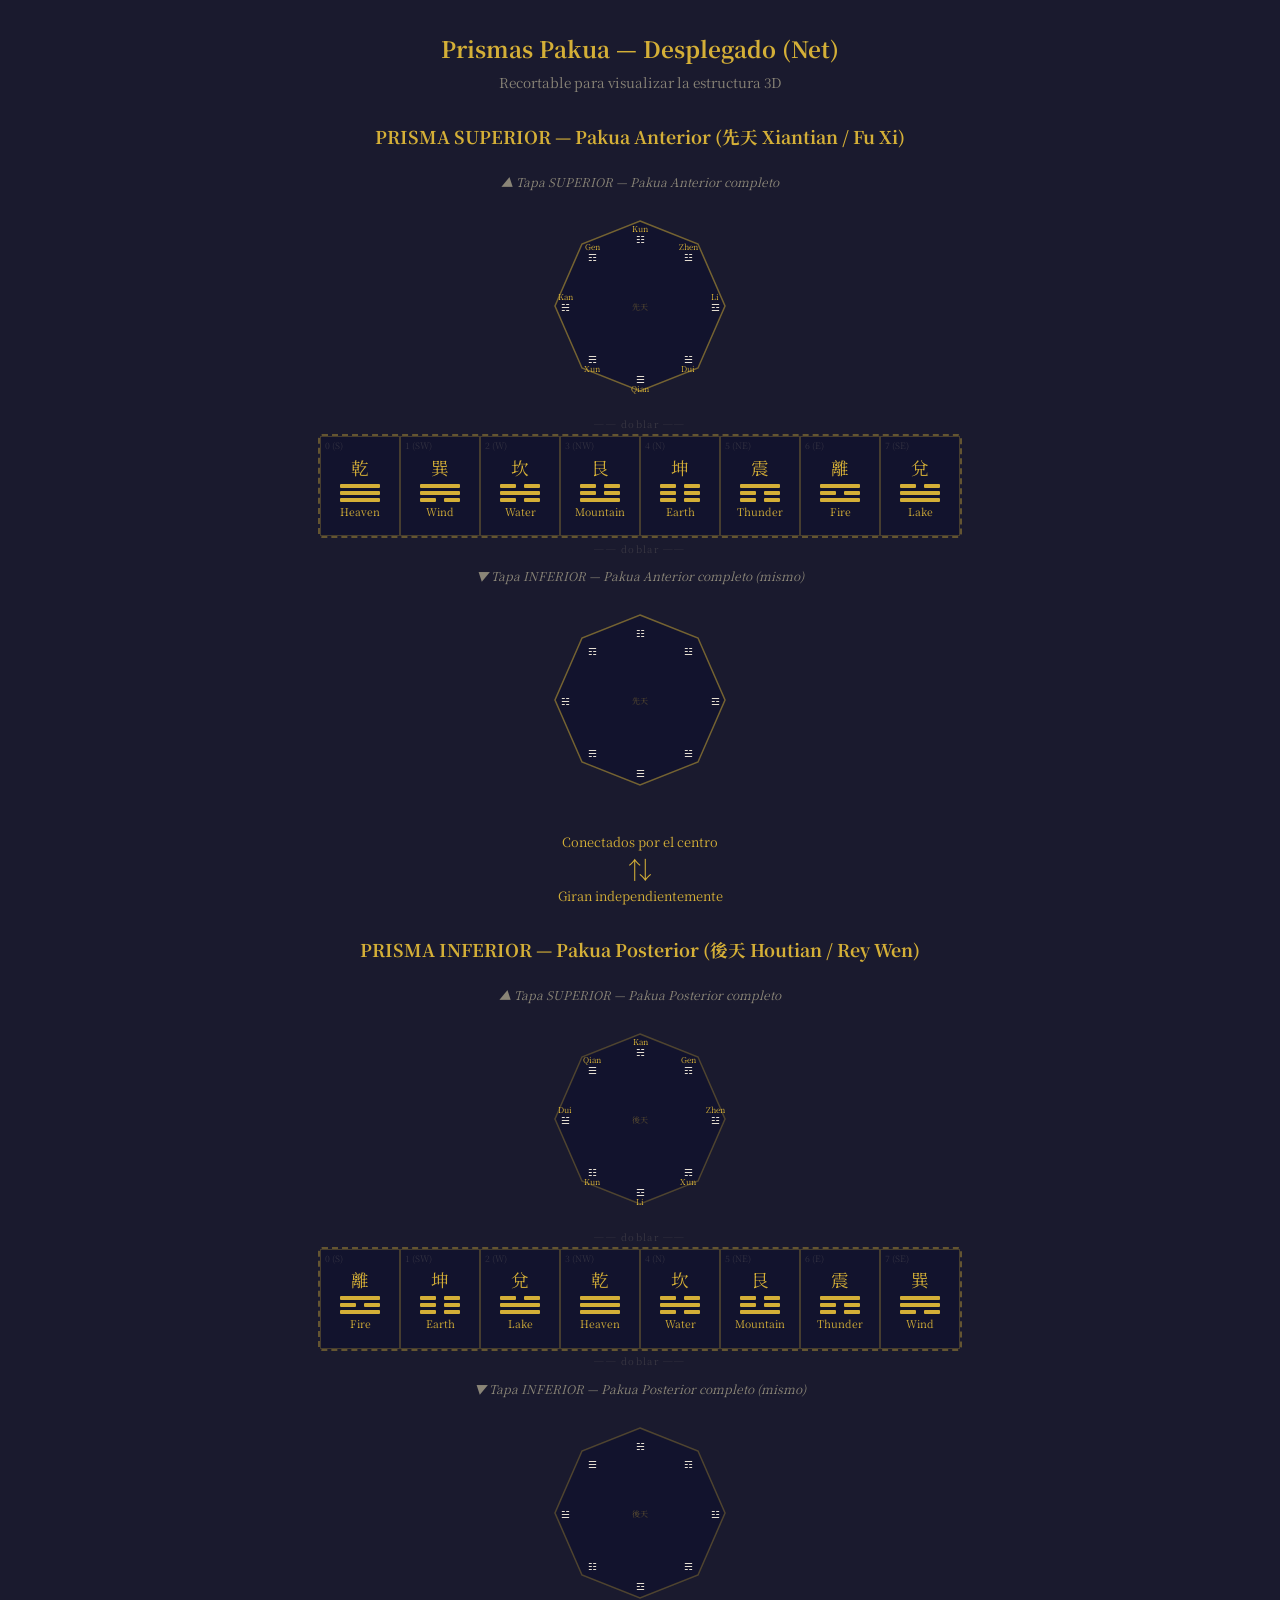
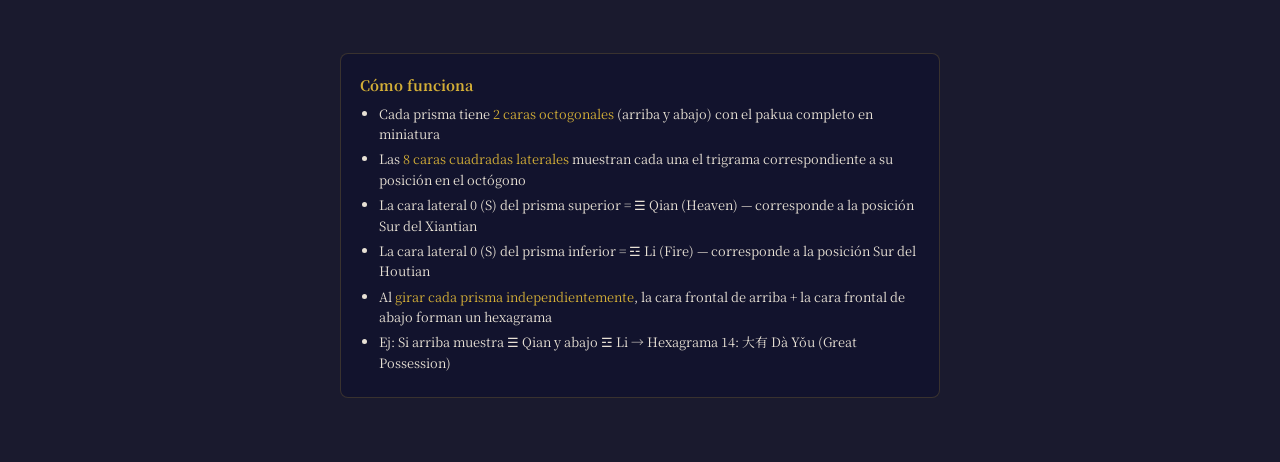
==== boceto.html @ a5783243 "Initial commit: 3D Pakua I Ching hexagram selector Two octagonal prisms (Xiantian/Houtian) with Thre" ====
<!DOCTYPE html>
<html lang="es">
<head>
  <meta charset="UTF-8">
  <meta name="viewport" content="width=device-width, initial-scale=1.0">
  <title>Boceto — Prismas Pakua (desplegado)</title>
  <link rel="preconnect" href="https://fonts.googleapis.com">
  <link href="https://fonts.googleapis.com/css2?family=Noto+Serif+SC:wght@400;700&display=swap" rel="stylesheet">
  <style>
    * { margin: 0; padding: 0; box-sizing: border-box; }
    body {
      background: #1a1a2e;
      color: #e8e1d5;
      font-family: 'Noto Serif SC', Georgia, serif;
      padding: 2rem 1rem;
    }
    h1 { text-align: center; color: #d4af37; font-size: 1.4rem; margin-bottom: 0.5rem; }
    h2 { text-align: center; color: #d4af37; font-size: 1.1rem; margin: 2rem 0 1rem; }
    .subtitle { text-align: center; color: #8a8577; font-size: 0.85rem; margin-bottom: 2rem; }
    .note { text-align: center; color: #8a8577; font-size: 0.75rem; margin: 0.5rem 0; font-style: italic; }

    /* ---- Net layout ---- */
    .net {
      display: flex;
      flex-direction: column;
      align-items: center;
      margin: 1rem auto;
      max-width: 700px;
    }

    /* Octagonal cap */
    .cap {
      width: 200px;
      height: 200px;
      position: relative;
      margin: 0.5rem 0;
    }
    .cap svg { width: 100%; height: 100%; }

    /* Lateral strip: 8 square faces side by side */
    .lateral-strip {
      display: flex;
      border: 2px dashed #d4af3766;
      border-radius: 4px;
      overflow: visible;
    }
    .face {
      width: 80px;
      height: 100px;
      border: 1px solid #d4af3744;
      background: #12132d;
      display: flex;
      flex-direction: column;
      align-items: center;
      justify-content: center;
      gap: 4px;
      position: relative;
    }
    .face .trigram-lines {
      display: flex;
      flex-direction: column;
      align-items: center;
      gap: 3px;
    }
    .face .trigram-lines .line {
      height: 4px;
      border-radius: 1px;
    }
    .face .trigram-lines .line.yang {
      width: 40px;
      background: #d4af37;
    }
    .face .trigram-lines .line.yin {
      width: 40px;
      background: transparent;
      display: flex;
      justify-content: space-between;
    }
    .face .trigram-lines .line.yin::before,
    .face .trigram-lines .line.yin::after {
      content: '';
      width: 16px;
      height: 4px;
      background: #d4af37;
      border-radius: 1px;
    }
    .face .name {
      font-size: 0.65rem;
      color: #d4af37;
      text-align: center;
      line-height: 1.2;
    }
    .face .chinese {
      font-size: 1.1rem;
      color: #d4af37;
    }
    .face .index {
      position: absolute;
      top: 2px;
      left: 4px;
      font-size: 0.55rem;
      color: #8a857744;
    }

    /* Tab marks */
    .tab-mark {
      text-align: center;
      color: #8a857744;
      font-size: 0.6rem;
      letter-spacing: 0.15em;
      margin: 0.2rem 0;
    }

    /* Arrow between prisms */
    .connector {
      display: flex;
      flex-direction: column;
      align-items: center;
      margin: 1.5rem 0;
      color: #d4af37;
      font-size: 0.8rem;
    }
    .connector .arrow { font-size: 1.5rem; }

    /* Legend */
    .legend {
      margin: 2rem auto;
      max-width: 600px;
      background: #12132d;
      border: 1px solid #d4af3733;
      border-radius: 8px;
      padding: 1.2rem;
      font-size: 0.8rem;
      line-height: 1.6;
    }
    .legend h3 {
      color: #d4af37;
      margin-bottom: 0.5rem;
      font-size: 0.9rem;
    }
    .legend ul { padding-left: 1.2rem; }
    .legend li { margin-bottom: 0.3rem; }
    .legend .highlight { color: #d4af37; }

    /* Pakua mini on caps */
    .pakua-label {
      font-size: 0.5rem;
      fill: #d4af37;
      text-anchor: middle;
      dominant-baseline: central;
    }
    .pakua-symbol {
      font-size: 0.65rem;
      fill: #e8e1d5;
      text-anchor: middle;
      dominant-baseline: central;
    }
  </style>
</head>
<body>

<h1>Prismas Pakua — Desplegado (Net)</h1>
<p class="subtitle">Recortable para visualizar la estructura 3D</p>

<!-- ============ PRISMA SUPERIOR: PAKUA ANTERIOR (XIANTIAN) ============ -->
<h2>PRISMA SUPERIOR — Pakua Anterior (先天 Xiantian / Fu Xi)</h2>

<div class="net">
  <!-- Tapa superior octogonal -->
  <p class="note">▲ Tapa SUPERIOR — Pakua Anterior completo</p>
  <div class="cap">
    <svg viewBox="0 0 200 200">
      <!-- Octagon -->
      <polygon points="100,15 158,38 185,100 158,162 100,185 42,162 15,100 42,38"
               fill="#12132d" stroke="#d4af37" stroke-width="1.5" stroke-opacity="0.5"/>
      <!-- Trigram positions: S(bottom), SW, W, NW, N(top), NE, E, SE -->
      <!-- N = top of octagon -->
      <text x="100" y="32" class="pakua-symbol">☷</text>
      <text x="100" y="22" class="pakua-label">Kun</text>
      <!-- NE -->
      <text x="148" y="50" class="pakua-symbol">☳</text>
      <text x="148" y="40" class="pakua-label">Zhen</text>
      <!-- E -->
      <text x="175" y="100" class="pakua-symbol">☲</text>
      <text x="175" y="90" class="pakua-label">Li</text>
      <!-- SE -->
      <text x="148" y="152" class="pakua-symbol">☱</text>
      <text x="148" y="162" class="pakua-label">Dui</text>
      <!-- S = bottom of octagon -->
      <text x="100" y="172" class="pakua-symbol">☰</text>
      <text x="100" y="182" class="pakua-label">Qian</text>
      <!-- SW -->
      <text x="52" y="152" class="pakua-symbol">☴</text>
      <text x="52" y="162" class="pakua-label">Xun</text>
      <!-- W -->
      <text x="25" y="100" class="pakua-symbol">☵</text>
      <text x="25" y="90" class="pakua-label">Kan</text>
      <!-- NW -->
      <text x="52" y="50" class="pakua-symbol">☶</text>
      <text x="52" y="40" class="pakua-label">Gen</text>
      <!-- Center label -->
      <text x="100" y="100" fill="#d4af3766" font-size="8" text-anchor="middle" dominant-baseline="central">先天</text>
    </svg>
  </div>

  <p class="tab-mark">── doblar ──</p>

  <!-- 8 caras laterales -->
  <div class="lateral-strip" id="xiantian-faces"></div>

  <p class="tab-mark">── doblar ──</p>

  <!-- Tapa inferior octogonal (misma disposición) -->
  <p class="note">▼ Tapa INFERIOR — Pakua Anterior completo (mismo)</p>
  <div class="cap">
    <svg viewBox="0 0 200 200">
      <polygon points="100,15 158,38 185,100 158,162 100,185 42,162 15,100 42,38"
               fill="#12132d" stroke="#d4af37" stroke-width="1.5" stroke-opacity="0.5"/>
      <text x="100" y="32" class="pakua-symbol">☷</text>
      <text x="148" y="50" class="pakua-symbol">☳</text>
      <text x="175" y="100" class="pakua-symbol">☲</text>
      <text x="148" y="152" class="pakua-symbol">☱</text>
      <text x="100" y="172" class="pakua-symbol">☰</text>
      <text x="52" y="152" class="pakua-symbol">☴</text>
      <text x="25" y="100" class="pakua-symbol">☵</text>
      <text x="52" y="50" class="pakua-symbol">☶</text>
      <text x="100" y="100" fill="#d4af3766" font-size="8" text-anchor="middle" dominant-baseline="central">先天</text>
    </svg>
  </div>
</div>

<!-- ============ CONECTOR ============ -->
<div class="connector">
  <span>Conectados por el centro</span>
  <span class="arrow">⇅</span>
  <span>Giran independientemente</span>
</div>

<!-- ============ PRISMA INFERIOR: PAKUA POSTERIOR (HOUTIAN) ============ -->
<h2>PRISMA INFERIOR — Pakua Posterior (後天 Houtian / Rey Wen)</h2>

<div class="net">
  <p class="note">▲ Tapa SUPERIOR — Pakua Posterior completo</p>
  <div class="cap">
    <svg viewBox="0 0 200 200">
      <polygon points="100,15 158,38 185,100 158,162 100,185 42,162 15,100 42,38"
               fill="#12132d" stroke="#d4af37" stroke-width="1.5" stroke-opacity="0.3"/>
      <!-- Houtian: S=Li, SW=Kun, W=Dui, NW=Qian, N=Kan, NE=Gen, E=Zhen, SE=Xun -->
      <text x="100" y="32" class="pakua-symbol">☵</text>
      <text x="100" y="22" class="pakua-label">Kan</text>
      <text x="148" y="50" class="pakua-symbol">☶</text>
      <text x="148" y="40" class="pakua-label">Gen</text>
      <text x="175" y="100" class="pakua-symbol">☳</text>
      <text x="175" y="90" class="pakua-label">Zhen</text>
      <text x="148" y="152" class="pakua-symbol">☴</text>
      <text x="148" y="162" class="pakua-label">Xun</text>
      <text x="100" y="172" class="pakua-symbol">☲</text>
      <text x="100" y="182" class="pakua-label">Li</text>
      <text x="52" y="152" class="pakua-symbol">☷</text>
      <text x="52" y="162" class="pakua-label">Kun</text>
      <text x="25" y="100" class="pakua-symbol">☱</text>
      <text x="25" y="90" class="pakua-label">Dui</text>
      <text x="52" y="50" class="pakua-symbol">☰</text>
      <text x="52" y="40" class="pakua-label">Qian</text>
      <text x="100" y="100" fill="#d4af3766" font-size="8" text-anchor="middle" dominant-baseline="central">後天</text>
    </svg>
  </div>

  <p class="tab-mark">── doblar ──</p>

  <div class="lateral-strip" id="houtian-faces"></div>

  <p class="tab-mark">── doblar ──</p>

  <p class="note">▼ Tapa INFERIOR — Pakua Posterior completo (mismo)</p>
  <div class="cap">
    <svg viewBox="0 0 200 200">
      <polygon points="100,15 158,38 185,100 158,162 100,185 42,162 15,100 42,38"
               fill="#12132d" stroke="#d4af37" stroke-width="1.5" stroke-opacity="0.3"/>
      <text x="100" y="32" class="pakua-symbol">☵</text>
      <text x="148" y="50" class="pakua-symbol">☶</text>
      <text x="175" y="100" class="pakua-symbol">☳</text>
      <text x="148" y="152" class="pakua-symbol">☴</text>
      <text x="100" y="172" class="pakua-symbol">☲</text>
      <text x="52" y="152" class="pakua-symbol">☷</text>
      <text x="25" y="100" class="pakua-symbol">☱</text>
      <text x="52" y="50" class="pakua-symbol">☰</text>
      <text x="100" y="100" fill="#d4af3766" font-size="8" text-anchor="middle" dominant-baseline="central">後天</text>
    </svg>
  </div>
</div>

<!-- ============ LEYENDA ============ -->
<div class="legend">
  <h3>Cómo funciona</h3>
  <ul>
    <li>Cada prisma tiene <span class="highlight">2 caras octogonales</span> (arriba y abajo) con el pakua completo en miniatura</li>
    <li>Las <span class="highlight">8 caras cuadradas laterales</span> muestran cada una el trigrama correspondiente a su posición en el octógono</li>
    <li>La cara lateral 0 (S) del prisma superior = ☰ Qian (Heaven) — corresponde a la posición Sur del Xiantian</li>
    <li>La cara lateral 0 (S) del prisma inferior = ☲ Li (Fire) — corresponde a la posición Sur del Houtian</li>
    <li>Al <span class="highlight">girar cada prisma independientemente</span>, la cara frontal de arriba + la cara frontal de abajo forman un hexagrama</li>
    <li>Ej: Si arriba muestra ☰ Qian y abajo ☲ Li → Hexagrama 14: 大有 Dà Yǒu (Great Possession)</li>
  </ul>
</div>

<script>
  // Trigram data
  const TRIGRAMS = {
    qian: { lines: [1,1,1], symbol: '☰', chinese: '乾', english: 'Heaven' },
    dui:  { lines: [1,1,0], symbol: '☱', chinese: '兌', english: 'Lake' },
    li:   { lines: [1,0,1], symbol: '☲', chinese: '離', english: 'Fire' },
    zhen: { lines: [0,0,1], symbol: '☳', chinese: '震', english: 'Thunder' },
    xun:  { lines: [0,1,1], symbol: '☴', chinese: '巽', english: 'Wind' },
    kan:  { lines: [0,1,0], symbol: '☵', chinese: '坎', english: 'Water' },
    gen:  { lines: [1,0,0], symbol: '☶', chinese: '艮', english: 'Mountain' },
    kun:  { lines: [0,0,0], symbol: '☷', chinese: '坤', english: 'Earth' },
  };

  // Xiantian order (S, SW, W, NW, N, NE, E, SE) matching the octagonal caps above
  const XIANTIAN = ['qian','xun','kan','gen','kun','zhen','li','dui'];
  const DIRECTIONS_XT = ['S','SW','W','NW','N','NE','E','SE'];

  // Houtian order
  const HOUTIAN = ['li','kun','dui','qian','kan','gen','zhen','xun'];
  const DIRECTIONS_HT = ['S','SW','W','NW','N','NE','E','SE'];

  function buildFaces(containerId, order, directions) {
    const container = document.getElementById(containerId);
    order.forEach((key, i) => {
      const t = TRIGRAMS[key];
      const face = document.createElement('div');
      face.className = 'face';

      // Index
      const idx = document.createElement('span');
      idx.className = 'index';
      idx.textContent = `${i} (${directions[i]})`;
      face.appendChild(idx);

      // Chinese
      const ch = document.createElement('span');
      ch.className = 'chinese';
      ch.textContent = t.chinese;
      face.appendChild(ch);

      // Trigram lines (top to bottom = reversed)
      const linesDiv = document.createElement('div');
      linesDiv.className = 'trigram-lines';
      [...t.lines].reverse().forEach(l => {
        const line = document.createElement('div');
        line.className = `line ${l === 1 ? 'yang' : 'yin'}`;
        linesDiv.appendChild(line);
      });
      face.appendChild(linesDiv);

      // Name
      const name = document.createElement('span');
      name.className = 'name';
      name.textContent = t.english;
      face.appendChild(name);

      container.appendChild(face);
    });
  }

  buildFaces('xiantian-faces', XIANTIAN, DIRECTIONS_XT);
  buildFaces('houtian-faces', HOUTIAN, DIRECTIONS_HT);
</script>
</body>
</html>
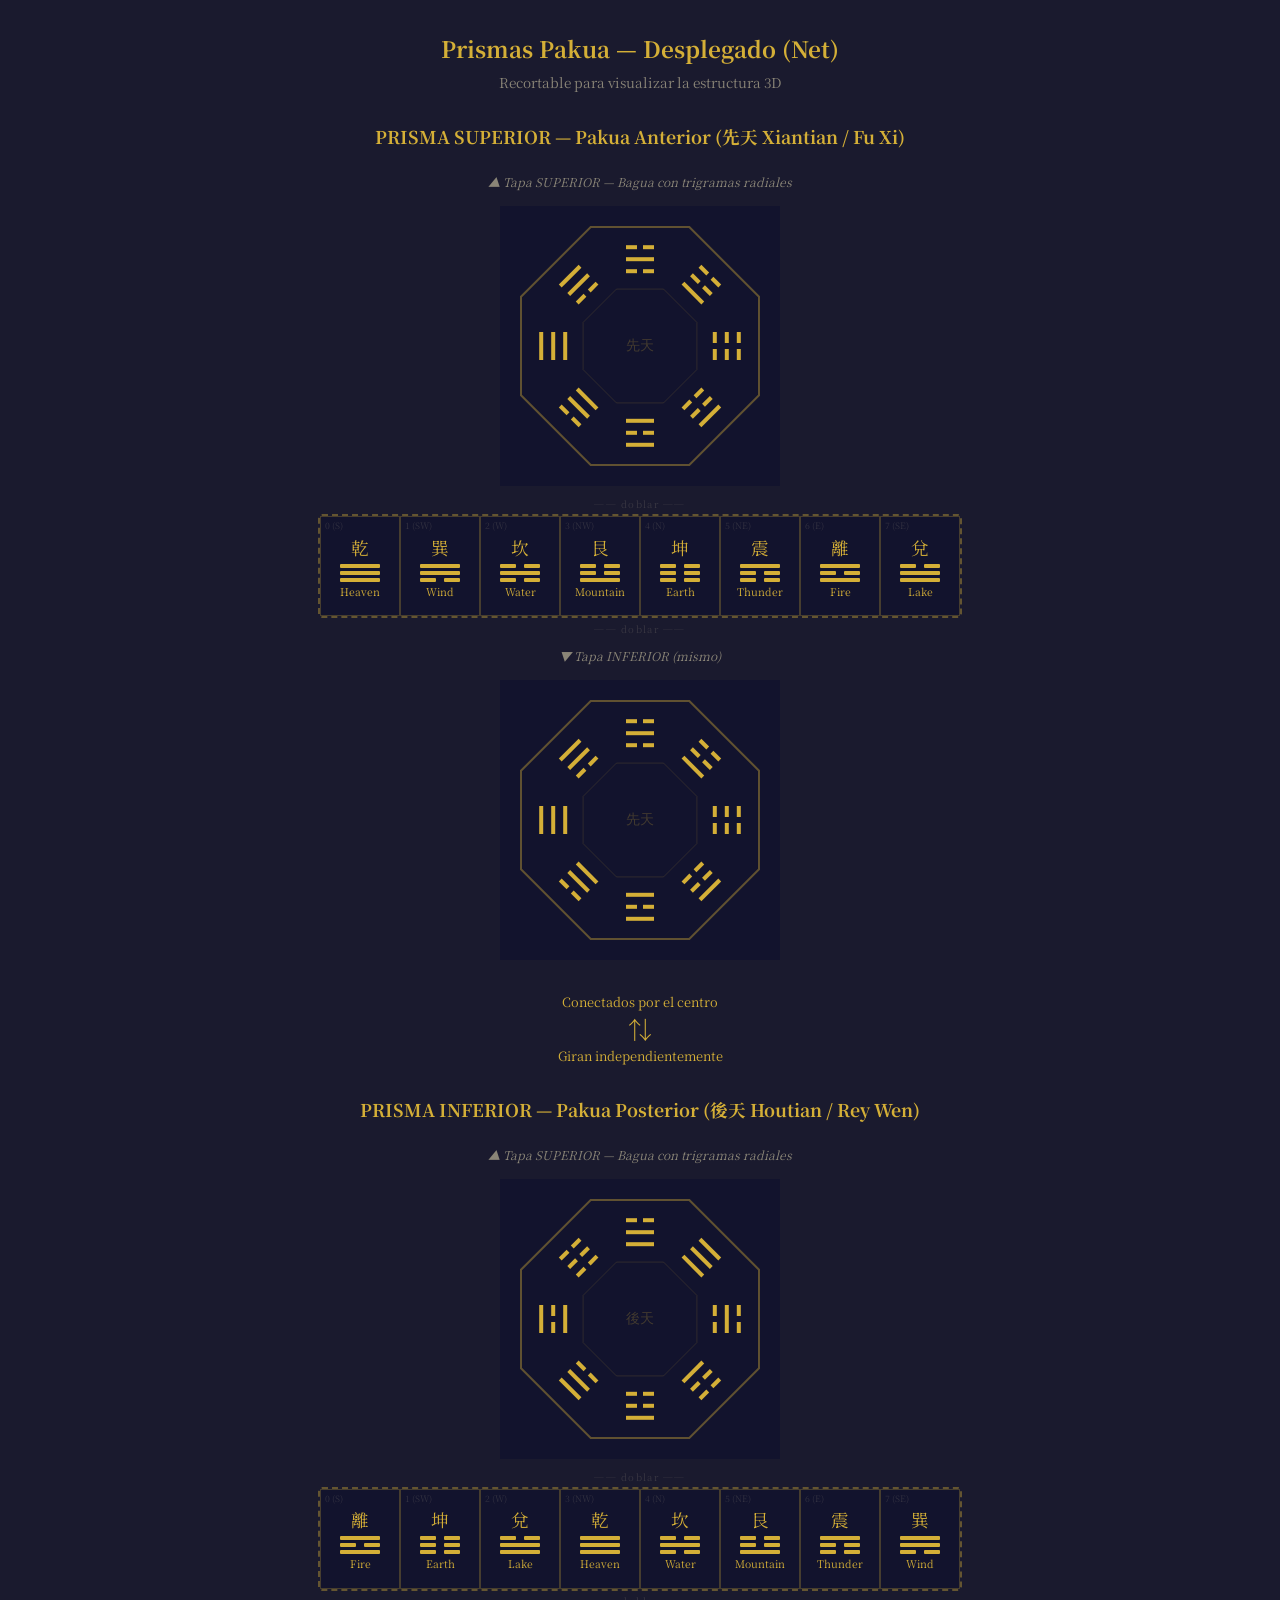
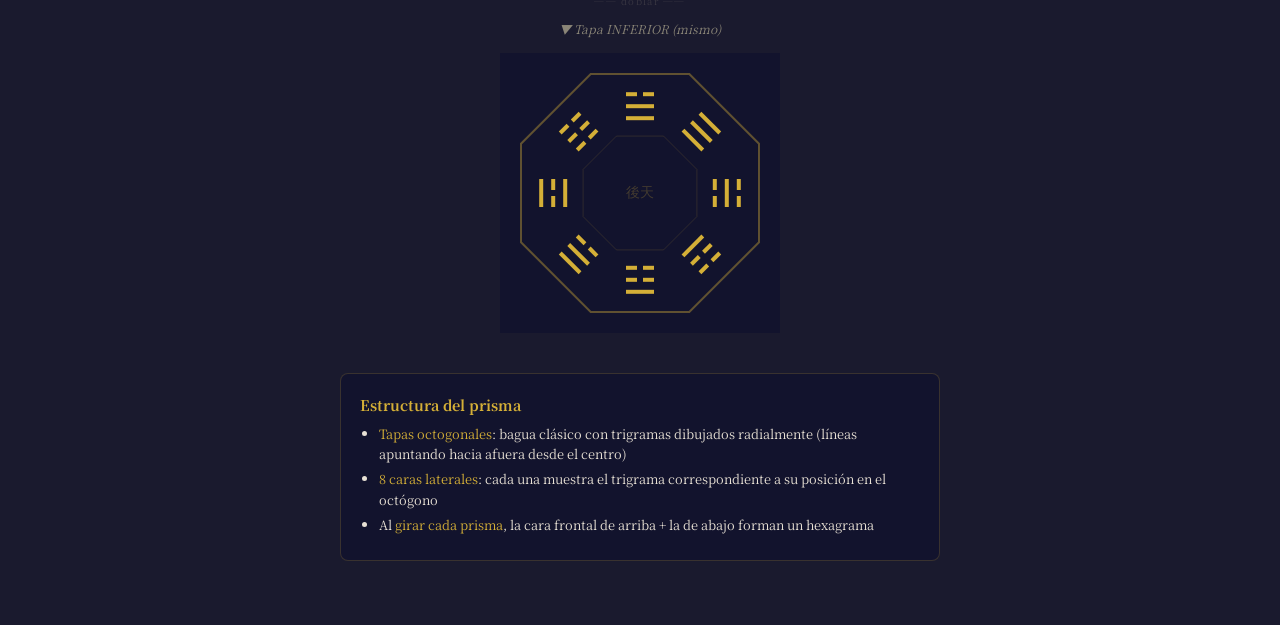
==== commit 8ebbbd4c: "Update boceto: classic bagua-style radial trigram caps Octagonal caps now draw trigram lines radiati" ====
--- a/boceto.html
+++ b/boceto.html
@@ -19,7 +19,6 @@
     .subtitle { text-align: center; color: #8a8577; font-size: 0.85rem; margin-bottom: 2rem; }
     .note { text-align: center; color: #8a8577; font-size: 0.75rem; margin: 0.5rem 0; font-style: italic; }
 
-    /* ---- Net layout ---- */
     .net {
       display: flex;
       flex-direction: column;
@@ -28,21 +27,17 @@
       max-width: 700px;
     }
 
-    /* Octagonal cap */
     .cap {
-      width: 200px;
-      height: 200px;
-      position: relative;
+      width: 280px;
+      height: 280px;
       margin: 0.5rem 0;
     }
-    .cap svg { width: 100%; height: 100%; }
-
-    /* Lateral strip: 8 square faces side by side */
+    .cap canvas { display: block; }
+
     .lateral-strip {
       display: flex;
       border: 2px dashed #d4af3766;
       border-radius: 4px;
-      overflow: visible;
     }
     .face {
       width: 80px;
@@ -62,99 +57,41 @@
       align-items: center;
       gap: 3px;
     }
-    .face .trigram-lines .line {
-      height: 4px;
-      border-radius: 1px;
-    }
-    .face .trigram-lines .line.yang {
-      width: 40px;
-      background: #d4af37;
-    }
+    .face .trigram-lines .line { height: 4px; border-radius: 1px; }
+    .face .trigram-lines .line.yang { width: 40px; background: #d4af37; }
     .face .trigram-lines .line.yin {
-      width: 40px;
-      background: transparent;
-      display: flex;
-      justify-content: space-between;
+      width: 40px; background: transparent;
+      display: flex; justify-content: space-between;
     }
     .face .trigram-lines .line.yin::before,
     .face .trigram-lines .line.yin::after {
-      content: '';
-      width: 16px;
-      height: 4px;
-      background: #d4af37;
-      border-radius: 1px;
-    }
-    .face .name {
-      font-size: 0.65rem;
-      color: #d4af37;
-      text-align: center;
-      line-height: 1.2;
-    }
-    .face .chinese {
-      font-size: 1.1rem;
-      color: #d4af37;
-    }
+      content: ''; width: 16px; height: 4px; background: #d4af37; border-radius: 1px;
+    }
+    .face .name { font-size: 0.65rem; color: #d4af37; text-align: center; line-height: 1.2; }
+    .face .chinese { font-size: 1.1rem; color: #d4af37; }
     .face .index {
-      position: absolute;
-      top: 2px;
-      left: 4px;
-      font-size: 0.55rem;
-      color: #8a857744;
-    }
-
-    /* Tab marks */
+      position: absolute; top: 2px; left: 4px; font-size: 0.55rem; color: #8a857744;
+    }
+
     .tab-mark {
-      text-align: center;
-      color: #8a857744;
-      font-size: 0.6rem;
-      letter-spacing: 0.15em;
-      margin: 0.2rem 0;
-    }
-
-    /* Arrow between prisms */
+      text-align: center; color: #8a857744; font-size: 0.6rem;
+      letter-spacing: 0.15em; margin: 0.2rem 0;
+    }
     .connector {
-      display: flex;
-      flex-direction: column;
-      align-items: center;
-      margin: 1.5rem 0;
-      color: #d4af37;
-      font-size: 0.8rem;
+      display: flex; flex-direction: column; align-items: center;
+      margin: 1.5rem 0; color: #d4af37; font-size: 0.8rem;
     }
     .connector .arrow { font-size: 1.5rem; }
 
-    /* Legend */
     .legend {
-      margin: 2rem auto;
-      max-width: 600px;
-      background: #12132d;
-      border: 1px solid #d4af3733;
-      border-radius: 8px;
-      padding: 1.2rem;
-      font-size: 0.8rem;
-      line-height: 1.6;
-    }
-    .legend h3 {
-      color: #d4af37;
-      margin-bottom: 0.5rem;
-      font-size: 0.9rem;
-    }
+      margin: 2rem auto; max-width: 600px; background: #12132d;
+      border: 1px solid #d4af3733; border-radius: 8px;
+      padding: 1.2rem; font-size: 0.8rem; line-height: 1.6;
+    }
+    .legend h3 { color: #d4af37; margin-bottom: 0.5rem; font-size: 0.9rem; }
     .legend ul { padding-left: 1.2rem; }
     .legend li { margin-bottom: 0.3rem; }
     .legend .highlight { color: #d4af37; }
-
-    /* Pakua mini on caps */
-    .pakua-label {
-      font-size: 0.5rem;
-      fill: #d4af37;
-      text-anchor: middle;
-      dominant-baseline: central;
-    }
-    .pakua-symbol {
-      font-size: 0.65rem;
-      fill: #e8e1d5;
-      text-anchor: middle;
-      dominant-baseline: central;
-    }
   </style>
 </head>
 <body>
@@ -162,188 +99,187 @@
 <h1>Prismas Pakua — Desplegado (Net)</h1>
 <p class="subtitle">Recortable para visualizar la estructura 3D</p>
 
-<!-- ============ PRISMA SUPERIOR: PAKUA ANTERIOR (XIANTIAN) ============ -->
+<!-- PRISMA SUPERIOR -->
 <h2>PRISMA SUPERIOR — Pakua Anterior (先天 Xiantian / Fu Xi)</h2>
-
 <div class="net">
-  <!-- Tapa superior octogonal -->
-  <p class="note">▲ Tapa SUPERIOR — Pakua Anterior completo</p>
-  <div class="cap">
-    <svg viewBox="0 0 200 200">
-      <!-- Octagon -->
-      <polygon points="100,15 158,38 185,100 158,162 100,185 42,162 15,100 42,38"
-               fill="#12132d" stroke="#d4af37" stroke-width="1.5" stroke-opacity="0.5"/>
-      <!-- Trigram positions: S(bottom), SW, W, NW, N(top), NE, E, SE -->
-      <!-- N = top of octagon -->
-      <text x="100" y="32" class="pakua-symbol">☷</text>
-      <text x="100" y="22" class="pakua-label">Kun</text>
-      <!-- NE -->
-      <text x="148" y="50" class="pakua-symbol">☳</text>
-      <text x="148" y="40" class="pakua-label">Zhen</text>
-      <!-- E -->
-      <text x="175" y="100" class="pakua-symbol">☲</text>
-      <text x="175" y="90" class="pakua-label">Li</text>
-      <!-- SE -->
-      <text x="148" y="152" class="pakua-symbol">☱</text>
-      <text x="148" y="162" class="pakua-label">Dui</text>
-      <!-- S = bottom of octagon -->
-      <text x="100" y="172" class="pakua-symbol">☰</text>
-      <text x="100" y="182" class="pakua-label">Qian</text>
-      <!-- SW -->
-      <text x="52" y="152" class="pakua-symbol">☴</text>
-      <text x="52" y="162" class="pakua-label">Xun</text>
-      <!-- W -->
-      <text x="25" y="100" class="pakua-symbol">☵</text>
-      <text x="25" y="90" class="pakua-label">Kan</text>
-      <!-- NW -->
-      <text x="52" y="50" class="pakua-symbol">☶</text>
-      <text x="52" y="40" class="pakua-label">Gen</text>
-      <!-- Center label -->
-      <text x="100" y="100" fill="#d4af3766" font-size="8" text-anchor="middle" dominant-baseline="central">先天</text>
-    </svg>
-  </div>
-
+  <p class="note">▲ Tapa SUPERIOR — Bagua con trigramas radiales</p>
+  <div class="cap"><canvas id="cap-xt-top" width="280" height="280"></canvas></div>
   <p class="tab-mark">── doblar ──</p>
-
-  <!-- 8 caras laterales -->
   <div class="lateral-strip" id="xiantian-faces"></div>
-
   <p class="tab-mark">── doblar ──</p>
-
-  <!-- Tapa inferior octogonal (misma disposición) -->
-  <p class="note">▼ Tapa INFERIOR — Pakua Anterior completo (mismo)</p>
-  <div class="cap">
-    <svg viewBox="0 0 200 200">
-      <polygon points="100,15 158,38 185,100 158,162 100,185 42,162 15,100 42,38"
-               fill="#12132d" stroke="#d4af37" stroke-width="1.5" stroke-opacity="0.5"/>
-      <text x="100" y="32" class="pakua-symbol">☷</text>
-      <text x="148" y="50" class="pakua-symbol">☳</text>
-      <text x="175" y="100" class="pakua-symbol">☲</text>
-      <text x="148" y="152" class="pakua-symbol">☱</text>
-      <text x="100" y="172" class="pakua-symbol">☰</text>
-      <text x="52" y="152" class="pakua-symbol">☴</text>
-      <text x="25" y="100" class="pakua-symbol">☵</text>
-      <text x="52" y="50" class="pakua-symbol">☶</text>
-      <text x="100" y="100" fill="#d4af3766" font-size="8" text-anchor="middle" dominant-baseline="central">先天</text>
-    </svg>
-  </div>
+  <p class="note">▼ Tapa INFERIOR (mismo)</p>
+  <div class="cap"><canvas id="cap-xt-bot" width="280" height="280"></canvas></div>
 </div>
 
-<!-- ============ CONECTOR ============ -->
 <div class="connector">
   <span>Conectados por el centro</span>
   <span class="arrow">⇅</span>
   <span>Giran independientemente</span>
 </div>
 
-<!-- ============ PRISMA INFERIOR: PAKUA POSTERIOR (HOUTIAN) ============ -->
+<!-- PRISMA INFERIOR -->
 <h2>PRISMA INFERIOR — Pakua Posterior (後天 Houtian / Rey Wen)</h2>
-
 <div class="net">
-  <p class="note">▲ Tapa SUPERIOR — Pakua Posterior completo</p>
-  <div class="cap">
-    <svg viewBox="0 0 200 200">
-      <polygon points="100,15 158,38 185,100 158,162 100,185 42,162 15,100 42,38"
-               fill="#12132d" stroke="#d4af37" stroke-width="1.5" stroke-opacity="0.3"/>
-      <!-- Houtian: S=Li, SW=Kun, W=Dui, NW=Qian, N=Kan, NE=Gen, E=Zhen, SE=Xun -->
-      <text x="100" y="32" class="pakua-symbol">☵</text>
-      <text x="100" y="22" class="pakua-label">Kan</text>
-      <text x="148" y="50" class="pakua-symbol">☶</text>
-      <text x="148" y="40" class="pakua-label">Gen</text>
-      <text x="175" y="100" class="pakua-symbol">☳</text>
-      <text x="175" y="90" class="pakua-label">Zhen</text>
-      <text x="148" y="152" class="pakua-symbol">☴</text>
-      <text x="148" y="162" class="pakua-label">Xun</text>
-      <text x="100" y="172" class="pakua-symbol">☲</text>
-      <text x="100" y="182" class="pakua-label">Li</text>
-      <text x="52" y="152" class="pakua-symbol">☷</text>
-      <text x="52" y="162" class="pakua-label">Kun</text>
-      <text x="25" y="100" class="pakua-symbol">☱</text>
-      <text x="25" y="90" class="pakua-label">Dui</text>
-      <text x="52" y="50" class="pakua-symbol">☰</text>
-      <text x="52" y="40" class="pakua-label">Qian</text>
-      <text x="100" y="100" fill="#d4af3766" font-size="8" text-anchor="middle" dominant-baseline="central">後天</text>
-    </svg>
-  </div>
-
+  <p class="note">▲ Tapa SUPERIOR — Bagua con trigramas radiales</p>
+  <div class="cap"><canvas id="cap-ht-top" width="280" height="280"></canvas></div>
   <p class="tab-mark">── doblar ──</p>
-
   <div class="lateral-strip" id="houtian-faces"></div>
-
   <p class="tab-mark">── doblar ──</p>
-
-  <p class="note">▼ Tapa INFERIOR — Pakua Posterior completo (mismo)</p>
-  <div class="cap">
-    <svg viewBox="0 0 200 200">
-      <polygon points="100,15 158,38 185,100 158,162 100,185 42,162 15,100 42,38"
-               fill="#12132d" stroke="#d4af37" stroke-width="1.5" stroke-opacity="0.3"/>
-      <text x="100" y="32" class="pakua-symbol">☵</text>
-      <text x="148" y="50" class="pakua-symbol">☶</text>
-      <text x="175" y="100" class="pakua-symbol">☳</text>
-      <text x="148" y="152" class="pakua-symbol">☴</text>
-      <text x="100" y="172" class="pakua-symbol">☲</text>
-      <text x="52" y="152" class="pakua-symbol">☷</text>
-      <text x="25" y="100" class="pakua-symbol">☱</text>
-      <text x="52" y="50" class="pakua-symbol">☰</text>
-      <text x="100" y="100" fill="#d4af3766" font-size="8" text-anchor="middle" dominant-baseline="central">後天</text>
-    </svg>
-  </div>
+  <p class="note">▼ Tapa INFERIOR (mismo)</p>
+  <div class="cap"><canvas id="cap-ht-bot" width="280" height="280"></canvas></div>
 </div>
 
-<!-- ============ LEYENDA ============ -->
 <div class="legend">
-  <h3>Cómo funciona</h3>
+  <h3>Estructura del prisma</h3>
   <ul>
-    <li>Cada prisma tiene <span class="highlight">2 caras octogonales</span> (arriba y abajo) con el pakua completo en miniatura</li>
-    <li>Las <span class="highlight">8 caras cuadradas laterales</span> muestran cada una el trigrama correspondiente a su posición en el octógono</li>
-    <li>La cara lateral 0 (S) del prisma superior = ☰ Qian (Heaven) — corresponde a la posición Sur del Xiantian</li>
-    <li>La cara lateral 0 (S) del prisma inferior = ☲ Li (Fire) — corresponde a la posición Sur del Houtian</li>
-    <li>Al <span class="highlight">girar cada prisma independientemente</span>, la cara frontal de arriba + la cara frontal de abajo forman un hexagrama</li>
-    <li>Ej: Si arriba muestra ☰ Qian y abajo ☲ Li → Hexagrama 14: 大有 Dà Yǒu (Great Possession)</li>
+    <li><span class="highlight">Tapas octogonales</span>: bagua clásico con trigramas dibujados radialmente (líneas apuntando hacia afuera desde el centro)</li>
+    <li><span class="highlight">8 caras laterales</span>: cada una muestra el trigrama correspondiente a su posición en el octógono</li>
+    <li>Al <span class="highlight">girar cada prisma</span>, la cara frontal de arriba + la de abajo forman un hexagrama</li>
   </ul>
 </div>
 
 <script>
-  // Trigram data
   const TRIGRAMS = {
-    qian: { lines: [1,1,1], symbol: '☰', chinese: '乾', english: 'Heaven' },
-    dui:  { lines: [1,1,0], symbol: '☱', chinese: '兌', english: 'Lake' },
-    li:   { lines: [1,0,1], symbol: '☲', chinese: '離', english: 'Fire' },
-    zhen: { lines: [0,0,1], symbol: '☳', chinese: '震', english: 'Thunder' },
-    xun:  { lines: [0,1,1], symbol: '☴', chinese: '巽', english: 'Wind' },
-    kan:  { lines: [0,1,0], symbol: '☵', chinese: '坎', english: 'Water' },
-    gen:  { lines: [1,0,0], symbol: '☶', chinese: '艮', english: 'Mountain' },
-    kun:  { lines: [0,0,0], symbol: '☷', chinese: '坤', english: 'Earth' },
+    qian: { lines: [1,1,1], chinese: '乾', english: 'Heaven' },
+    dui:  { lines: [1,1,0], chinese: '兌', english: 'Lake' },
+    li:   { lines: [1,0,1], chinese: '離', english: 'Fire' },
+    zhen: { lines: [0,0,1], chinese: '震', english: 'Thunder' },
+    xun:  { lines: [0,1,1], chinese: '巽', english: 'Wind' },
+    kan:  { lines: [0,1,0], chinese: '坎', english: 'Water' },
+    gen:  { lines: [1,0,0], chinese: '艮', english: 'Mountain' },
+    kun:  { lines: [0,0,0], chinese: '坤', english: 'Earth' },
   };
 
-  // Xiantian order (S, SW, W, NW, N, NE, E, SE) matching the octagonal caps above
+  // Orders: starting from S going clockwise (S, SW, W, NW, N, NE, E, SE)
   const XIANTIAN = ['qian','xun','kan','gen','kun','zhen','li','dui'];
-  const DIRECTIONS_XT = ['S','SW','W','NW','N','NE','E','SE'];
-
-  // Houtian order
-  const HOUTIAN = ['li','kun','dui','qian','kan','gen','zhen','xun'];
-  const DIRECTIONS_HT = ['S','SW','W','NW','N','NE','E','SE'];
-
-  function buildFaces(containerId, order, directions) {
+  const HOUTIAN  = ['li','kun','dui','qian','kan','gen','zhen','xun'];
+  const DIRS = ['S','SW','W','NW','N','NE','E','SE'];
+
+  // ---- Draw Bagua cap on canvas ----
+  function drawBaguaCap(canvasId, order, label) {
+    const canvas = document.getElementById(canvasId);
+    const ctx = canvas.getContext('2d');
+    const W = canvas.width;
+    const cx = W / 2;
+    const cy = W / 2;
+
+    // Background
+    ctx.fillStyle = '#12132d';
+    ctx.fillRect(0, 0, W, W);
+
+    // Draw octagon outline
+    ctx.strokeStyle = '#d4af37';
+    ctx.lineWidth = 2;
+    ctx.globalAlpha = 0.4;
+    const octR = W * 0.46;
+    ctx.beginPath();
+    for (let i = 0; i < 8; i++) {
+      // Octagon vertices between trigram positions
+      const angle = (i * Math.PI / 4) - Math.PI / 2 + Math.PI / 8;
+      const x = cx + Math.cos(angle) * octR;
+      const y = cy + Math.sin(angle) * octR;
+      if (i === 0) ctx.moveTo(x, y);
+      else ctx.lineTo(x, y);
+    }
+    ctx.closePath();
+    ctx.stroke();
+    ctx.globalAlpha = 1;
+
+    // Inner octagon (inner ring)
+    ctx.strokeStyle = '#d4af37';
+    ctx.lineWidth = 1;
+    ctx.globalAlpha = 0.15;
+    const innerR = W * 0.22;
+    ctx.beginPath();
+    for (let i = 0; i < 8; i++) {
+      const angle = (i * Math.PI / 4) - Math.PI / 2 + Math.PI / 8;
+      const x = cx + Math.cos(angle) * innerR;
+      const y = cy + Math.sin(angle) * innerR;
+      if (i === 0) ctx.moveTo(x, y);
+      else ctx.lineTo(x, y);
+    }
+    ctx.closePath();
+    ctx.stroke();
+    ctx.globalAlpha = 1;
+
+    // Draw each trigram radially
+    // Position 0 = S (bottom), angles go clockwise
+    // S = angle PI/2 (pointing down), then +PI/4 each step clockwise
+    for (let i = 0; i < 8; i++) {
+      const key = order[i];
+      const trigram = TRIGRAMS[key];
+
+      // Angle: S is at bottom (PI/2), going clockwise
+      // But canvas Y is inverted, so S = PI/2 means pointing down
+      const angle = (Math.PI / 2) + (i * Math.PI / 4);
+
+      ctx.save();
+      ctx.translate(cx, cy);
+      ctx.rotate(angle);
+
+      // Draw 3 lines radiating outward from center
+      // Lines are perpendicular to the radial direction
+      // Outer line = lines[2] (top), middle = lines[1], inner = lines[0] (bottom)
+      const lineW = 28;   // width of each line segment
+      const lineH = 4;    // thickness
+      const gap = 8;      // gap between lines
+      const gapBreak = 6; // break gap for yin
+      const startDist = W * 0.26; // distance from center to first line
+
+      // Draw from inner (bottom of trigram) to outer (top of trigram)
+      for (let j = 0; j < 3; j++) {
+        const dist = startDist + j * (lineH + gap);
+        const isYang = trigram.lines[j] === 1;
+
+        ctx.fillStyle = '#d4af37';
+        if (isYang) {
+          // Solid line perpendicular to radial direction
+          ctx.fillRect(-lineW / 2, dist, lineW, lineH);
+        } else {
+          // Broken line: two segments with gap
+          const segW = (lineW - gapBreak) / 2;
+          ctx.fillRect(-lineW / 2, dist, segW, lineH);
+          ctx.fillRect(-lineW / 2 + segW + gapBreak, dist, segW, lineH);
+        }
+      }
+
+      ctx.restore();
+    }
+
+    // Center label
+    ctx.fillStyle = '#d4af37';
+    ctx.globalAlpha = 0.25;
+    ctx.font = '14px "Noto Serif SC", serif';
+    ctx.textAlign = 'center';
+    ctx.textBaseline = 'middle';
+    ctx.fillText(label, cx, cy);
+    ctx.globalAlpha = 1;
+  }
+
+  // Draw all 4 caps
+  drawBaguaCap('cap-xt-top', XIANTIAN, '先天');
+  drawBaguaCap('cap-xt-bot', XIANTIAN, '先天');
+  drawBaguaCap('cap-ht-top', HOUTIAN, '後天');
+  drawBaguaCap('cap-ht-bot', HOUTIAN, '後天');
+
+  // ---- Build lateral faces ----
+  function buildFaces(containerId, order) {
     const container = document.getElementById(containerId);
     order.forEach((key, i) => {
       const t = TRIGRAMS[key];
       const face = document.createElement('div');
       face.className = 'face';
 
-      // Index
       const idx = document.createElement('span');
       idx.className = 'index';
-      idx.textContent = `${i} (${directions[i]})`;
+      idx.textContent = `${i} (${DIRS[i]})`;
       face.appendChild(idx);
 
-      // Chinese
       const ch = document.createElement('span');
       ch.className = 'chinese';
       ch.textContent = t.chinese;
       face.appendChild(ch);
 
-      // Trigram lines (top to bottom = reversed)
       const linesDiv = document.createElement('div');
       linesDiv.className = 'trigram-lines';
       [...t.lines].reverse().forEach(l => {
@@ -353,7 +289,6 @@
       });
       face.appendChild(linesDiv);
 
-      // Name
       const name = document.createElement('span');
       name.className = 'name';
       name.textContent = t.english;
@@ -363,8 +298,8 @@
     });
   }
 
-  buildFaces('xiantian-faces', XIANTIAN, DIRECTIONS_XT);
-  buildFaces('houtian-faces', HOUTIAN, DIRECTIONS_HT);
+  buildFaces('xiantian-faces', XIANTIAN);
+  buildFaces('houtian-faces', HOUTIAN);
 </script>
 </body>
 </html>
